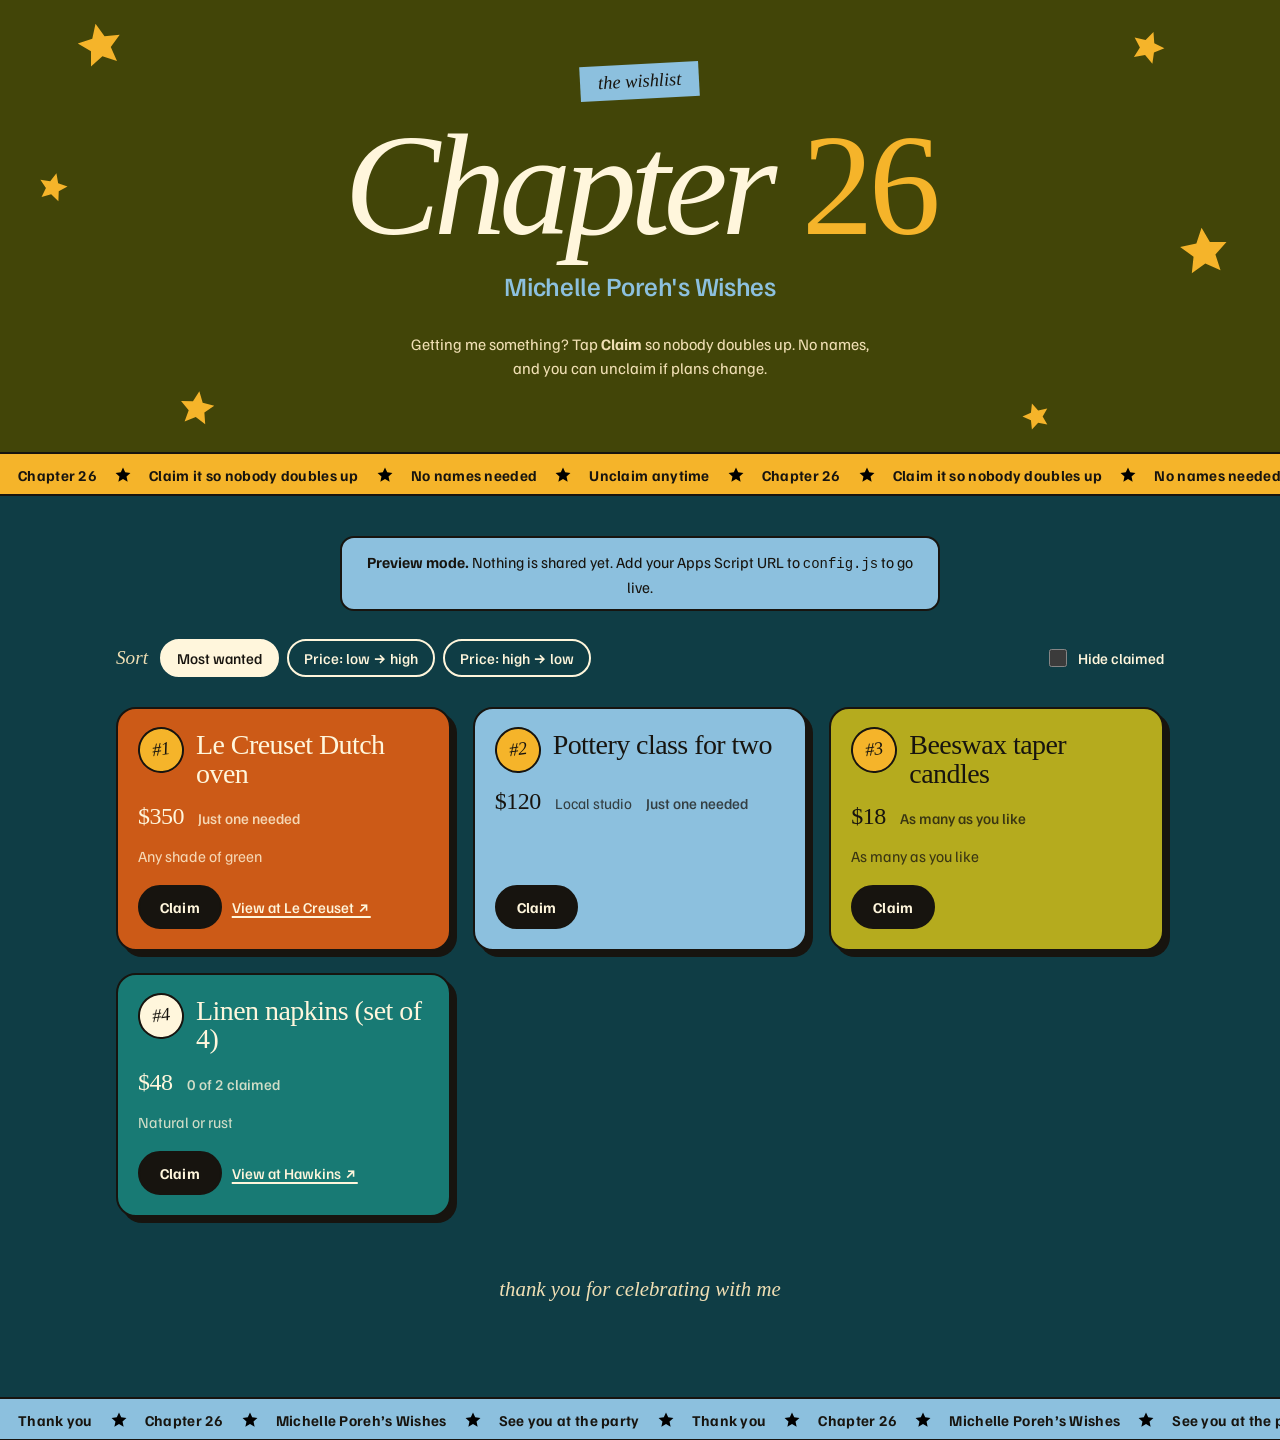
==== wishlist/index.html @ 26e7b13d "Add Chapter 26 birthday wishlist site Guest page where people can anonymously claim items so nobody " ====
<!doctype html>
<html lang="en">
<head>
  <meta charset="utf-8">
  <meta name="viewport" content="width=device-width, initial-scale=1">
  <title>Chapter 26</title>
  <meta name="description" content="Michelle Poreh's Wishes">
  <link rel="icon" href="data:image/svg+xml,<svg xmlns='http://www.w3.org/2000/svg' viewBox='0 0 100 100'><text y='.9em' font-size='90'>✦</text></svg>">
  <link rel="preconnect" href="https://fonts.googleapis.com">
  <link rel="preconnect" href="https://fonts.gstatic.com" crossorigin>
  <link href="https://fonts.googleapis.com/css2?family=Familjen+Grotesk:wght@400;500;700&display=swap" rel="stylesheet">
  <link href="https://api.fontshare.com/v2/css?f[]=gambetta@500,501&display=swap" rel="stylesheet">
  <link rel="stylesheet" href="style.css">
</head>
<body>
  <svg width="0" height="0" style="position:absolute" aria-hidden="true">
    <symbol id="star" viewBox="0 0 100 100"><path d="M50 3l13.6 30.3 33 3.6-24.6 22.3 6.9 32.5L50 75.1 21.1 91.7 28 59.2 3.4 36.9l33-3.6z"/></symbol>
  </svg>

  <header class="hero">
    <svg class="star" style="top:22px;left:6%;--s:46px;--r:-12deg"><use href="#star"/></svg>
    <svg class="star optional" style="top:38%;left:3%;--s:30px;--r:14deg"><use href="#star"/></svg>
    <svg class="star" style="bottom:26px;left:14%;--s:36px;--r:8deg"><use href="#star"/></svg>
    <svg class="star" style="top:30px;right:9%;--s:34px;--r:20deg"><use href="#star"/></svg>
    <svg class="star optional" style="top:50%;right:4%;--s:50px;--r:-6deg"><use href="#star"/></svg>
    <svg class="star" style="bottom:22px;right:18%;--s:28px;--r:-18deg"><use href="#star"/></svg>
    <div class="hero-inner">
      <div class="tag">the wishlist</div>
      <h1 class="title"><em>Chapter</em> <span class="num">26</span></h1>
      <p class="subtitle">Michelle Poreh's Wishes</p>
      <p class="intro">Getting me something? Tap <strong>Claim</strong> so nobody doubles up. No names, and you can unclaim if plans change.</p>
    </div>
  </header>

  <div class="marquee" aria-hidden="true">
    <div class="marquee-track" id="marquee"></div>
  </div>

  <section class="list-section">
  <div class="wrap">
    <div id="owner-notice" class="notice" hidden>
      <strong>No peeking!</strong> This device belongs to the birthday star, so claims are hidden here.
      <a href="admin.html">Edit your list</a>
    </div>
    <div id="preview-notice" class="notice" hidden>
      <strong>Preview mode.</strong> Nothing is shared yet. Add your Apps Script URL to <code>config.js</code> to go live.
    </div>

    <div class="toolbar">
      <div class="segmented" role="group" aria-label="Sort">
        <span class="label">Sort</span>
        <button type="button" data-sort="rank" aria-pressed="true">Most wanted</button>
        <button type="button" data-sort="price-asc" aria-pressed="false">Price: low → high</button>
        <button type="button" data-sort="price-desc" aria-pressed="false">Price: high → low</button>
      </div>
      <label class="toggle" id="hide-claimed-wrap">
        <input type="checkbox" id="hide-claimed"> Hide claimed
      </label>
    </div>

    <main id="grid" class="grid" aria-live="polite">
      <div class="skeleton"></div><div class="skeleton"></div><div class="skeleton"></div>
    </main>

    <p class="footer-note">thank you for celebrating with me</p>
  </div>
  </section>

  <div class="marquee sky" aria-hidden="true">
    <div class="marquee-track" id="marquee-2" style="animation-direction: reverse"></div>
  </div>
  <div id="toast" class="toast" role="status"></div>

  <script src="config.js"></script>
  <script src="api.js"></script>
  <script>
  (function () {
    const API = window.WishlistAPI;
    const MINE_KEY = 'wishlist-my-claims';     // { itemId: [token, ...] }
    const PREFS_KEY = 'wishlist-prefs';
    const isOwner = !!API.store.get('wishlist-owner', false);

    let items = [];
    let mine = API.store.get(MINE_KEY, {});
    const prefs = Object.assign({ sort: 'rank', hideClaimed: false }, API.store.get(PREFS_KEY, {}));
    const busy = new Set();

    const grid = document.getElementById('grid');
    const hideClaimed = document.getElementById('hide-claimed');

    if (isOwner) {
      document.getElementById('owner-notice').hidden = false;
      document.getElementById('hide-claimed-wrap').hidden = true;
    }
    if (API.preview) document.getElementById('preview-notice').hidden = false;

    // Scrolling banners: the phrase list is repeated twice so the loop is seamless.
    const starSvg = '<svg viewBox="0 0 100 100" width="16" height="16" style="vertical-align:-2px"><use href="#star"/></svg>';
    function fillMarquee(id, phrases) {
      const once = phrases.map(p => `<span>${p}</span><span class="sep">${starSvg}</span>`).join('');
      document.getElementById(id).innerHTML = once.repeat(4);
    }
    fillMarquee('marquee', ['Chapter 26', 'Claim it so nobody doubles up', 'No names needed', 'Unclaim anytime']);
    fillMarquee('marquee-2', ['Thank you', 'Chapter 26', 'Michelle Poreh’s Wishes', 'See you at the party']);

    // ---------- helpers ----------
    const esc = (s) => String(s == null ? '' : s).replace(/[&<>"']/g, c => ({ '&': '&amp;', '<': '&lt;', '>': '&gt;', '"': '&quot;', "'": '&#39;' }[c]));
    const safeUrl = (u) => /^https?:\/\//i.test(String(u || '').trim()) ? String(u).trim() : '';
    const money = (n) => n == null || n === '' || isNaN(n) ? '' :
      '$' + Number(n).toLocaleString(undefined, { minimumFractionDigits: Number(n) % 1 ? 2 : 0, maximumFractionDigits: 2 });
    function toast(msg) {
      const t = document.getElementById('toast');
      t.textContent = msg; t.classList.add('show');
      clearTimeout(toast._t); toast._t = setTimeout(() => t.classList.remove('show'), 2600);
    }
    function savePrefs() { API.store.set(PREFS_KEY, prefs); }
    function myTokens(id) { return mine[id] || []; }

    function qtyText(it) {
      if (isOwner) {
        if (it.quantity === 0) return 'Any number welcome';
        return it.quantity === 1 ? 'Just one' : 'Up to ' + it.quantity;
      }
      if (it.quantity === 0) {
        return it.claimed ? `As many as you like · ${it.claimed} claimed` : 'As many as you like';
      }
      if (it.quantity === 1) return 'Just one needed';
      return `${Math.min(it.claimed, it.quantity)} of ${it.quantity} claimed`;
    }

    // ---------- render ----------
    function sortedItems() {
      const list = items.slice();
      const price = (x) => (x.price == null || isNaN(x.price)) ? null : Number(x.price);
      if (prefs.sort === 'rank') list.sort((a, b) => a.rank - b.rank);
      else {
        const dir = prefs.sort === 'price-asc' ? 1 : -1;
        list.sort((a, b) => {
          const pa = price(a), pb = price(b);
          if (pa == null && pb == null) return a.rank - b.rank;
          if (pa == null) return 1;          // no price → always at the end
          if (pb == null) return -1;
          return (pa - pb) * dir || a.rank - b.rank;
        });
      }
      return list;
    }

    function render() {
      document.querySelectorAll('[data-sort]').forEach(b => b.setAttribute('aria-pressed', String(b.dataset.sort === prefs.sort)));
      hideClaimed.checked = prefs.hideClaimed;

      let list = sortedItems();
      if (!isOwner && prefs.hideClaimed) {
        list = list.filter(it => !(it.quantity > 0 && it.claimed >= it.quantity) || myTokens(it.id).length);
      }
      if (!list.length) {
        grid.innerHTML = `<p class="empty">${items.length ? 'Everything has been claimed — thank you! ✦' : 'The list is still being written…'}</p>`;
        return;
      }
      grid.innerHTML = list.map(cardHtml).join('');
    }

    // Each item keeps the same color no matter how the list is sorted.
    function colorClass(it) { return 'c' + ((Number(it.rank) - 1) % 4 + 4) % 4; }

    function cardHtml(it) {
      const mineCount = isOwner ? 0 : myTokens(it.id).length;
      const full = !isOwner && it.quantity > 0 && it.claimed >= it.quantity;
      const link = safeUrl(it.link);
      const img = safeUrl(it.image);
      const loading = busy.has(it.id);

      let foot = '';
      if (!isOwner) {
        if (mineCount) {
          foot = `<span class="status mine">✓ You claimed this${mineCount > 1 ? ' ×' + mineCount : ''}</span>
                  <button class="btn btn-ghost" data-unclaim="${esc(it.id)}" ${loading ? 'disabled' : ''}>Unclaim</button>`;
          if (!full && it.quantity !== 1) {
            foot += `<button class="btn btn-ghost" data-claim="${esc(it.id)}" ${loading ? 'disabled' : ''}>+1</button>`;
          }
        } else if (full) {
          foot = '';
        } else {
          foot = `<button class="btn btn-primary" data-claim="${esc(it.id)}" ${loading ? 'disabled' : ''}>${loading ? 'Claiming…' : 'Claim'}</button>`;
        }
      }
      if (link) foot += `<a class="link" href="${esc(link)}" target="_blank" rel="noopener noreferrer">View ${it.store ? 'at ' + esc(it.store) : 'item'} ↗</a>`;

      return `
        <article class="card ${colorClass(it)} ${full ? 'is-full' : ''} ${mineCount ? 'is-mine' : ''}">
          ${full && !mineCount ? '<span class="stamp">Claimed</span>' : ''}
          ${img ? `<div class="card-img"><img src="${esc(img)}" alt="" loading="lazy" referrerpolicy="no-referrer"></div>` : ''}
          <div class="card-body">
            <div class="card-top">
              <span class="rank ${it.rank <= 3 ? 'top' : ''}" title="Wish ranking">#${esc(it.rank)}</span>
              <h2 class="name">${esc(it.name)}</h2>
            </div>
            <div class="meta">
              ${money(it.price) ? `<span class="price">${money(it.price)}</span>` : ''}
              ${it.store && !link ? `<span>${esc(it.store)}</span>` : ''}
              <span class="qty">${qtyText(it)}</span>
            </div>
            ${it.notes ? `<p class="notes">${esc(it.notes)}</p>` : ''}
            <div class="card-foot">${foot}</div>
          </div>
        </article>`;
    }

    // ---------- actions ----------
    async function load() {
      try {
        const data = await API.list();
        items = data.items || [];
        // Forget local claims for items that no longer exist.
        Object.keys(mine).forEach(id => { if (!items.some(it => it.id === id)) delete mine[id]; });
        API.store.set(MINE_KEY, mine);
        render();
      } catch (e) {
        grid.innerHTML = `<p class="empty">Couldn't load the list. Please refresh in a moment.</p>`;
      }
    }

    async function claim(id) {
      busy.add(id); render();
      try {
        const res = await API.claim(id);
        mine[id] = myTokens(id).concat(res.token);
        API.store.set(MINE_KEY, mine);
        items = res.items;
        toast('Claimed ✦ thank you!');
      } catch (e) {
        if (e.items) items = e.items;
        toast(e.message || 'Something went wrong, try again');
      } finally {
        busy.delete(id); render();
      }
    }

    async function unclaim(id) {
      const tokens = myTokens(id);
      if (!tokens.length) return;
      busy.add(id); render();
      const dropToken = () => {
        mine[id] = tokens.slice(0, -1);
        if (!mine[id].length) delete mine[id];
        API.store.set(MINE_KEY, mine);
      };
      try {
        const res = await API.unclaim(id, tokens[tokens.length - 1]);
        items = res.items;
        dropToken();
        toast('Unclaimed — it’s back on the list');
      } catch (e) {
        // The server answered (claim already gone): forget the token.
        // A network error: keep it so they can try again.
        if (e.items) { items = e.items; dropToken(); }
        toast(e.message || 'Something went wrong, try again');
      } finally {
        busy.delete(id); render();
      }
    }

    document.addEventListener('click', (e) => {
      const s = e.target.closest('[data-sort]');
      if (s) { prefs.sort = s.dataset.sort; savePrefs(); render(); return; }
      const c = e.target.closest('[data-claim]');
      if (c) { claim(c.dataset.claim); return; }
      const u = e.target.closest('[data-unclaim]');
      if (u) { unclaim(u.dataset.unclaim); }
    });
    hideClaimed.addEventListener('change', () => { prefs.hideClaimed = hideClaimed.checked; savePrefs(); render(); });

    load();
  })();
  </script>
</body>
</html>
---- wishlist/style.css ----
/* Fonts: Gambetta (Fontshare) for display, Familjen Grotesk (Google) for text. */
:root {
  /* palette — the originals, brightened and pushed a little bolder */
  --cream: #fff6dc;
  --sand: #f0dfb4;
  --sunshine: #f5b42a;
  --sky: #8cc0de;
  --copper: #cc5a17;
  --leafy: #b5ab1e;
  --ocean: #187a74;
  --espresso: #3d2514;
  --evergreen: #424508;
  --deepsea: #0f3d45;
  --ink: #17140f;

  --serif: 'Gambetta', 'Georgia', serif;
  --sans: 'Familjen Grotesk', 'Helvetica Neue', Arial, sans-serif;
  color-scheme: dark;
}

* { box-sizing: border-box; }
[hidden] { display: none !important; }

html { background: var(--deepsea); }
body {
  margin: 0;
  min-height: 100vh;
  font-family: var(--sans);
  font-weight: 400;
  font-size: 17px;
  line-height: 1.5;
  color: var(--cream);
  background: var(--deepsea);
  overflow-x: hidden;
}

a { color: inherit; }
button, input, textarea, select { font: inherit; color: inherit; }
code { font-size: 0.9em; }

.wrap { max-width: 1080px; margin: 0 auto; padding: 0 16px; }

/* ---------- hero ---------- */
.hero {
  position: relative;
  background: var(--evergreen);
  padding: 64px 16px 72px;
  text-align: center;
  overflow: hidden;
}
.hero-inner { position: relative; z-index: 1; max-width: 760px; margin: 0 auto; }
.tag {
  display: inline-block;
  background: var(--sky);
  color: var(--ink);
  font-family: var(--serif);
  font-style: italic;
  font-size: 1.15rem;
  padding: 4px 18px 3px;
  transform: rotate(-3deg);
  margin-bottom: 22px;
}
.title {
  font-family: var(--serif);
  font-weight: 500;
  font-size: clamp(4rem, 17vw, 9rem);
  line-height: 0.9;
  letter-spacing: -0.035em;
  margin: 0;
  color: var(--cream);
}
.title em { font-style: italic; font-weight: 500; letter-spacing: -0.045em; }
.title .num { color: var(--sunshine); }
.subtitle {
  font-family: var(--sans);
  font-weight: 500;
  font-size: clamp(1.2rem, 4vw, 1.65rem);
  letter-spacing: -0.01em;
  color: var(--sky);
  margin: 16px 0 0;
}
.intro {
  max-width: 30em; margin: 26px auto 0; color: var(--sand); font-size: 16px;
}

/* scattered stars */
.star {
  position: absolute; width: var(--s, 42px); height: var(--s, 42px);
  fill: var(--sunshine); transform: rotate(var(--r, 0deg));
}

/* ---------- marquee ---------- */
.marquee {
  background: var(--sunshine); color: var(--ink);
  overflow: hidden; white-space: nowrap;
  border-top: 2px solid var(--ink); border-bottom: 2px solid var(--ink);
}
.marquee.sky { background: var(--sky); }
.marquee-track {
  display: inline-flex; gap: 0; padding: 10px 0 8px;
  animation: scroll 38s linear infinite;
  font-weight: 700; font-size: 15px; letter-spacing: 0.02em;
}
.marquee-track span { padding: 0 18px; }
.marquee-track span.sep { padding: 0; }
@keyframes scroll { to { transform: translateX(-50%); } }

/* ---------- list section ---------- */
.list-section { background: var(--deepsea); padding: 40px 0 72px; }

.toolbar {
  display: flex; flex-wrap: wrap; gap: 14px 20px; align-items: center; justify-content: space-between;
  margin-bottom: 30px;
}
.segmented { display: inline-flex; flex-wrap: wrap; gap: 8px; align-items: center; }
.label { font-family: var(--serif); font-style: italic; font-size: 1.2rem; color: var(--sand); margin-right: 4px; }
.segmented button {
  border: 2px solid var(--cream); background: transparent; border-radius: 999px;
  padding: 6px 15px 5px; cursor: pointer; font-size: 15px; font-weight: 500; color: var(--cream);
}
.segmented button:hover { background: rgba(255, 246, 220, 0.12); }
.segmented button[aria-pressed="true"] { background: var(--cream); color: var(--ink); }
.toggle { display: inline-flex; align-items: center; gap: 8px; cursor: pointer; font-size: 15px; font-weight: 500; }
.toggle input { accent-color: var(--sunshine); width: 18px; height: 18px; }

/* ---------- cards ---------- */
.grid {
  display: grid; gap: 22px;
  grid-template-columns: repeat(auto-fill, minmax(290px, 1fr));
}
.card {
  --bg: var(--copper); --fg: var(--cream); --soft: rgba(255, 246, 220, 0.8);
  position: relative; display: flex; flex-direction: column;
  background: var(--bg); color: var(--fg);
  border: 2px solid var(--ink); border-radius: 20px;
  box-shadow: 6px 6px 0 var(--ink);
  transition: transform .15s, box-shadow .15s;
}
.card:hover { transform: translate(-2px, -2px); box-shadow: 8px 8px 0 var(--ink); }
.card.c1 { --bg: var(--sky);   --fg: var(--ink);   --soft: rgba(23, 20, 15, 0.75); }
.card.c2 { --bg: var(--leafy); --fg: var(--ink);   --soft: rgba(23, 20, 15, 0.78); }
.card.c3 { --bg: var(--ocean); --fg: var(--cream); --soft: rgba(255, 246, 220, 0.8); }
.card.is-full { --bg: var(--espresso); --fg: rgba(255, 246, 220, 0.55); --soft: rgba(255, 246, 220, 0.45); box-shadow: none; }
.card.is-full:hover { transform: none; }

.card-img { margin: 12px 12px 0; border-radius: 12px; overflow: hidden; aspect-ratio: 16 / 10; border: 2px solid var(--ink); background: var(--evergreen); }
.card-img img { width: 100%; height: 100%; object-fit: cover; display: block; }

.card-body { padding: 18px 20px 20px; display: flex; flex-direction: column; gap: 10px; flex: 1; }
.card-top { display: flex; align-items: flex-start; gap: 12px; }
.rank {
  flex: none; width: 46px; height: 46px; border-radius: 50%;
  display: grid; place-items: center;
  background: var(--cream); color: var(--ink); border: 2px solid var(--ink);
  font-family: var(--serif); font-style: italic; font-weight: 500; font-size: 1.15rem; letter-spacing: -0.03em;
  transform: rotate(-8deg);
}
.rank.top { background: var(--sunshine); }
.name {
  font-family: var(--serif); font-weight: 500; font-size: 1.75rem; line-height: 1.02;
  letter-spacing: -0.02em; margin: 4px 0 0; overflow-wrap: anywhere;
}
.meta { display: flex; flex-wrap: wrap; gap: 4px 14px; align-items: baseline; font-size: 15px; color: var(--soft); }
.price { font-family: var(--serif); font-size: 1.5rem; font-weight: 500; color: var(--fg); letter-spacing: -0.02em; }
.qty { font-weight: 500; }
.notes { font-size: 15.5px; margin: 0; color: var(--soft); }

.card-foot { margin-top: auto; padding-top: 8px; display: flex; flex-wrap: wrap; gap: 10px; align-items: center; }

.btn {
  border: 2px solid var(--ink); border-radius: 999px; cursor: pointer;
  padding: 9px 20px 8px; font-size: 15px; font-weight: 700; letter-spacing: 0.01em;
  transition: transform .1s, background .15s;
}
.btn:active { transform: scale(0.97); }
.btn:disabled { cursor: default; opacity: 0.6; }
.btn-primary { background: var(--ink); color: var(--cream); }
.btn-primary:hover:not(:disabled) { background: #000; }
.btn-ghost { background: transparent; color: var(--fg, var(--cream)); border-color: currentColor; }
.btn-ghost:hover:not(:disabled) { background: rgba(127, 127, 127, 0.15); }
.btn-danger { background: transparent; color: #ffb08a; border-color: #ffb08a; }
.btn-yellow { background: var(--sunshine); color: var(--ink); }

.status {
  display: inline-flex; align-items: center; gap: 6px; padding: 7px 14px 6px; border-radius: 999px;
  font-size: 14px; font-weight: 700; border: 2px solid var(--ink);
}
.status.mine { background: var(--cream); color: var(--ink); }
.stamp {
  position: absolute; top: -14px; right: 18px; z-index: 2;
  background: var(--sunshine); color: var(--ink); border: 2px solid var(--ink);
  font-weight: 700; font-size: 14px; letter-spacing: 0.08em; text-transform: uppercase;
  padding: 5px 14px 4px; transform: rotate(6deg);
}

.link { font-size: 15px; font-weight: 500; text-decoration: underline; text-underline-offset: 3px; text-decoration-thickness: 1.5px; }

/* ---------- misc ---------- */
.notice {
  text-align: center; background: var(--sky); color: var(--ink);
  border: 2px solid var(--ink); border-radius: 14px;
  padding: 12px 18px 11px; margin: 0 auto 28px; max-width: 600px; font-size: 15.5px;
}
.notice strong { font-weight: 700; }
.notice a { font-weight: 700; }
.empty { grid-column: 1 / -1; text-align: center; color: var(--sand); padding: 60px 0; font-family: var(--serif); font-style: italic; font-size: 1.6rem; }

.toast {
  position: fixed; left: 50%; bottom: 24px; transform: translate(-50%, 20px);
  background: var(--sunshine); color: var(--ink); border: 2px solid var(--ink);
  padding: 11px 20px 10px; border-radius: 999px; font-weight: 700;
  font-size: 15px; opacity: 0; pointer-events: none; transition: opacity .2s, transform .2s;
  max-width: calc(100vw - 32px); text-align: center; z-index: 10;
}
.toast.show { opacity: 1; transform: translate(-50%, 0); }

.footer-note { text-align: center; font-family: var(--serif); font-style: italic; font-size: 1.3rem; color: var(--sand); margin-top: 56px; }

.skeleton { height: 230px; border-radius: 20px; background: rgba(255, 246, 220, 0.08); animation: pulse 1.4s ease-in-out infinite; }
@keyframes pulse { 50% { opacity: 0.5; } }

@media (max-width: 560px) {
  .hero { padding: 48px 16px 56px; }
  .toolbar { flex-direction: column; align-items: flex-start; }
  .star.optional { display: none; }
}
@media (prefers-reduced-motion: reduce) {
  * { transition: none !important; animation: none !important; }
}
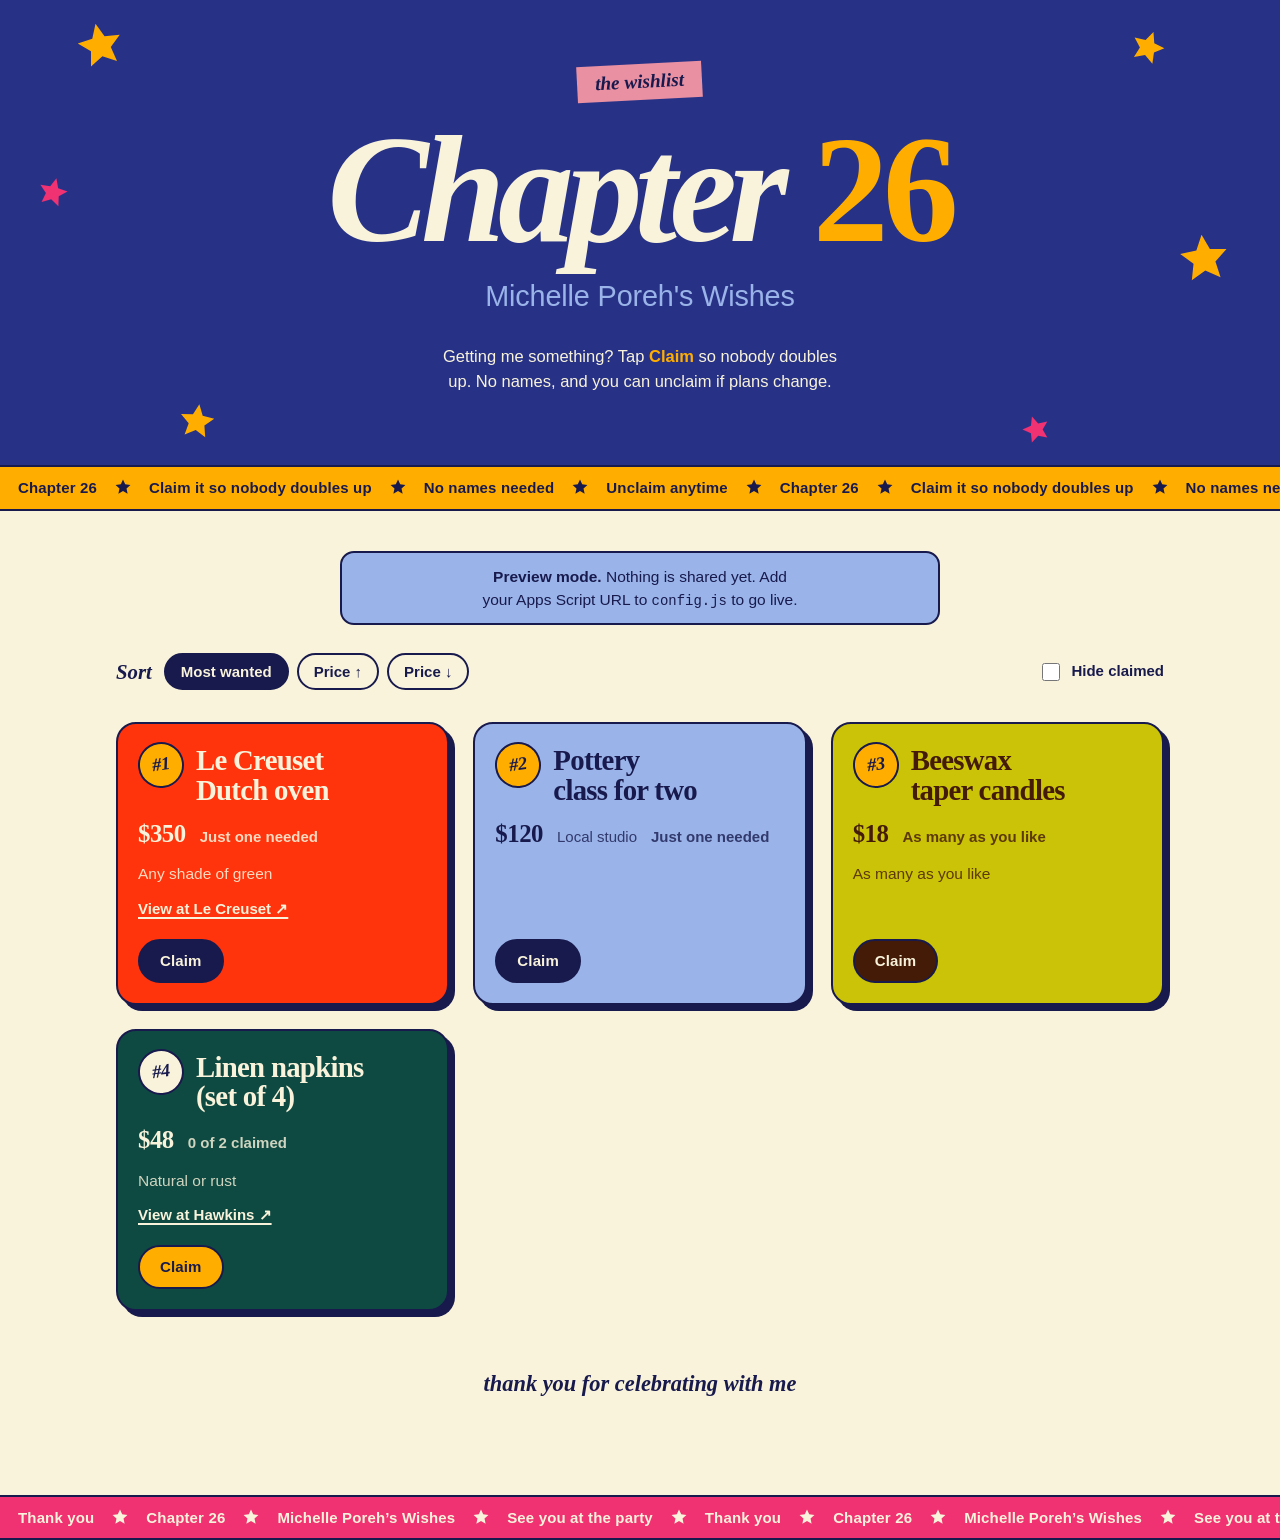
==== commit f525458d: "Restyle wishlist with new palette and bolder type Switch to the red/pink/saffron/cobalt palette on a" ====
--- a/wishlist/index.html
+++ b/wishlist/index.html
@@ -6,10 +6,7 @@
   <title>Chapter 26</title>
   <meta name="description" content="Michelle Poreh's Wishes">
   <link rel="icon" href="data:image/svg+xml,<svg xmlns='http://www.w3.org/2000/svg' viewBox='0 0 100 100'><text y='.9em' font-size='90'>✦</text></svg>">
-  <link rel="preconnect" href="https://fonts.googleapis.com">
-  <link rel="preconnect" href="https://fonts.gstatic.com" crossorigin>
-  <link href="https://fonts.googleapis.com/css2?family=Familjen+Grotesk:wght@400;500;700&display=swap" rel="stylesheet">
-  <link href="https://api.fontshare.com/v2/css?f[]=gambetta@500,501&display=swap" rel="stylesheet">
+  <link href="https://api.fontshare.com/v2/css?f[]=gambetta@600,700,601,701&f[]=switzer@300,400,500,700&display=swap" rel="stylesheet">
   <link rel="stylesheet" href="style.css">
 </head>
 <body>
@@ -19,11 +16,11 @@
 
   <header class="hero">
     <svg class="star" style="top:22px;left:6%;--s:46px;--r:-12deg"><use href="#star"/></svg>
-    <svg class="star optional" style="top:38%;left:3%;--s:30px;--r:14deg"><use href="#star"/></svg>
+    <svg class="star pink optional" style="top:38%;left:3%;--s:30px;--r:14deg"><use href="#star"/></svg>
     <svg class="star" style="bottom:26px;left:14%;--s:36px;--r:8deg"><use href="#star"/></svg>
     <svg class="star" style="top:30px;right:9%;--s:34px;--r:20deg"><use href="#star"/></svg>
     <svg class="star optional" style="top:50%;right:4%;--s:50px;--r:-6deg"><use href="#star"/></svg>
-    <svg class="star" style="bottom:22px;right:18%;--s:28px;--r:-18deg"><use href="#star"/></svg>
+    <svg class="star pink" style="bottom:22px;right:18%;--s:28px;--r:-18deg"><use href="#star"/></svg>
     <div class="hero-inner">
       <div class="tag">the wishlist</div>
       <h1 class="title"><em>Chapter</em> <span class="num">26</span></h1>
@@ -50,8 +47,8 @@
       <div class="segmented" role="group" aria-label="Sort">
         <span class="label">Sort</span>
         <button type="button" data-sort="rank" aria-pressed="true">Most wanted</button>
-        <button type="button" data-sort="price-asc" aria-pressed="false">Price: low → high</button>
-        <button type="button" data-sort="price-desc" aria-pressed="false">Price: high → low</button>
+        <button type="button" data-sort="price-asc" aria-pressed="false" aria-label="Price, low to high">Price ↑</button>
+        <button type="button" data-sort="price-desc" aria-pressed="false" aria-label="Price, high to low">Price ↓</button>
       </div>
       <label class="toggle" id="hide-claimed-wrap">
         <input type="checkbox" id="hide-claimed"> Hide claimed
@@ -66,7 +63,7 @@
   </div>
   </section>
 
-  <div class="marquee sky" aria-hidden="true">
+  <div class="marquee pink" aria-hidden="true">
     <div class="marquee-track" id="marquee-2" style="animation-direction: reverse"></div>
   </div>
   <div id="toast" class="toast" role="status"></div>
@@ -162,7 +159,7 @@
     }
 
     // Each item keeps the same color no matter how the list is sorted.
-    function colorClass(it) { return 'c' + ((Number(it.rank) - 1) % 4 + 4) % 4; }
+    function colorClass(it) { return 'c' + ((Number(it.rank) - 1) % 6 + 6) % 6; }
 
     function cardHtml(it) {
       const mineCount = isOwner ? 0 : myTokens(it.id).length;
@@ -174,7 +171,7 @@
       let foot = '';
       if (!isOwner) {
         if (mineCount) {
-          foot = `<span class="status mine">✓ You claimed this${mineCount > 1 ? ' ×' + mineCount : ''}</span>
+          foot = `<span class="status mine">✓ Yours${mineCount > 1 ? ' ×' + mineCount : ''}</span>
                   <button class="btn btn-ghost" data-unclaim="${esc(it.id)}" ${loading ? 'disabled' : ''}>Unclaim</button>`;
           if (!full && it.quantity !== 1) {
             foot += `<button class="btn btn-ghost" data-claim="${esc(it.id)}" ${loading ? 'disabled' : ''}>+1</button>`;
@@ -185,7 +182,9 @@
           foot = `<button class="btn btn-primary" data-claim="${esc(it.id)}" ${loading ? 'disabled' : ''}>${loading ? 'Claiming…' : 'Claim'}</button>`;
         }
       }
-      if (link) foot += `<a class="link" href="${esc(link)}" target="_blank" rel="noopener noreferrer">View ${it.store ? 'at ' + esc(it.store) : 'item'} ↗</a>`;
+      const linkHtml = link
+        ? `<a class="link" href="${esc(link)}" target="_blank" rel="noopener noreferrer">View ${it.store ? 'at ' + esc(it.store) : 'item'} ↗</a>`
+        : '';
 
       return `
         <article class="card ${colorClass(it)} ${full ? 'is-full' : ''} ${mineCount ? 'is-mine' : ''}">
@@ -202,7 +201,8 @@
               <span class="qty">${qtyText(it)}</span>
             </div>
             ${it.notes ? `<p class="notes">${esc(it.notes)}</p>` : ''}
-            <div class="card-foot">${foot}</div>
+            ${linkHtml ? `<div>${linkHtml}</div>` : ''}
+            ${foot ? `<div class="card-foot">${foot}</div>` : ''}
           </div>
         </article>`;
     }
--- a/wishlist/style.css
+++ b/wishlist/style.css
@@ -1,38 +1,41 @@
-/* Fonts: Gambetta (Fontshare) for display, Familjen Grotesk (Google) for text. */
+/* Fonts: Gambetta (display serif) and Switzer (sans), both from Fontshare. */
 :root {
-  /* palette — the originals, brightened and pushed a little bolder */
-  --cream: #fff6dc;
-  --sand: #f0dfb4;
-  --sunshine: #f5b42a;
-  --sky: #8cc0de;
-  --copper: #cc5a17;
-  --leafy: #b5ab1e;
-  --ocean: #187a74;
-  --espresso: #3d2514;
-  --evergreen: #424508;
-  --deepsea: #0f3d45;
-  --ink: #17140f;
-
-  --serif: 'Gambetta', 'Georgia', serif;
-  --sans: 'Familjen Grotesk', 'Helvetica Neue', Arial, sans-serif;
-  color-scheme: dark;
+  --cream: #f9f3db;
+  --vermilion: #ff340c;
+  --red: #e0070f;
+  --pink: #f03172;
+  --blush: #e990a2;
+  --saffron: #ffae00;
+  --chartreuse: #cac307;
+  --green: #0f4a42;
+  --periwinkle: #9ab3e8;
+  --navy: #181a4d;
+  --cobalt: #273287;
+  --brown: #441b07;
+  --ink: var(--navy);
+
+  --serif: 'Gambetta', Georgia, serif;
+  --sans: 'Switzer', 'Helvetica Neue', Arial, sans-serif;
 }
 
 * { box-sizing: border-box; }
 [hidden] { display: none !important; }
 
-html { background: var(--deepsea); }
+html { background: var(--cream); }
 body {
   margin: 0;
   min-height: 100vh;
   font-family: var(--sans);
-  font-weight: 400;
+  font-weight: 500;
   font-size: 17px;
   line-height: 1.5;
-  color: var(--cream);
-  background: var(--deepsea);
+  color: var(--navy);
+  background: var(--cream);
   overflow-x: hidden;
 }
+
+/* Text either fills one line or splits evenly across lines — no stragglers. */
+h1, h2, p, li, .notice, .name, .tag, .empty, .footer-note, .status, .stamp { text-wrap: balance; }
 
 a { color: inherit; }
 button, input, textarea, select { font: inherit; color: inherit; }
@@ -43,7 +46,8 @@
 /* ---------- hero ---------- */
 .hero {
   position: relative;
-  background: var(--evergreen);
+  background: var(--cobalt);
+  color: var(--cream);
   padding: 64px 16px 72px;
   text-align: center;
   overflow: hidden;
@@ -51,85 +55,90 @@
 .hero-inner { position: relative; z-index: 1; max-width: 760px; margin: 0 auto; }
 .tag {
   display: inline-block;
-  background: var(--sky);
-  color: var(--ink);
+  background: var(--blush);
+  color: var(--navy);
   font-family: var(--serif);
   font-style: italic;
-  font-size: 1.15rem;
+  font-weight: 700;
+  font-size: 1.2rem;
   padding: 4px 18px 3px;
   transform: rotate(-3deg);
   margin-bottom: 22px;
 }
 .title {
   font-family: var(--serif);
-  font-weight: 500;
-  font-size: clamp(4rem, 17vw, 9rem);
+  font-weight: 700;
+  font-size: clamp(4rem, 17vw, 9.5rem);
   line-height: 0.9;
-  letter-spacing: -0.035em;
+  letter-spacing: -0.04em;
   margin: 0;
-  color: var(--cream);
-}
-.title em { font-style: italic; font-weight: 500; letter-spacing: -0.045em; }
-.title .num { color: var(--sunshine); }
+  white-space: nowrap;
+}
+.title em { font-style: italic; font-weight: 700; letter-spacing: -0.05em; }
+.title .num { color: var(--saffron); }
 .subtitle {
   font-family: var(--sans);
-  font-weight: 500;
-  font-size: clamp(1.2rem, 4vw, 1.65rem);
-  letter-spacing: -0.01em;
-  color: var(--sky);
+  font-weight: 300;
+  font-size: clamp(1.25rem, 4.4vw, 1.8rem);
+  letter-spacing: -0.005em;
+  color: var(--periwinkle);
   margin: 16px 0 0;
 }
 .intro {
-  max-width: 30em; margin: 26px auto 0; color: var(--sand); font-size: 16px;
-}
+  max-width: 34em; margin: 26px auto 0; font-size: 16.5px; font-weight: 400;
+}
+.intro strong { font-weight: 700; color: var(--saffron); }
 
 /* scattered stars */
 .star {
   position: absolute; width: var(--s, 42px); height: var(--s, 42px);
-  fill: var(--sunshine); transform: rotate(var(--r, 0deg));
-}
+  fill: var(--saffron); transform: rotate(var(--r, 0deg));
+}
+.star.pink { fill: var(--pink); }
 
 /* ---------- marquee ---------- */
 .marquee {
-  background: var(--sunshine); color: var(--ink);
+  background: var(--saffron); color: var(--navy);
   overflow: hidden; white-space: nowrap;
   border-top: 2px solid var(--ink); border-bottom: 2px solid var(--ink);
 }
-.marquee.sky { background: var(--sky); }
+.marquee.pink { background: var(--pink); color: var(--cream); }
+.marquee svg { fill: currentColor; }
 .marquee-track {
-  display: inline-flex; gap: 0; padding: 10px 0 8px;
+  display: inline-flex; padding: 10px 0 9px;
   animation: scroll 38s linear infinite;
-  font-weight: 700; font-size: 15px; letter-spacing: 0.02em;
+  font-weight: 700; font-size: 15px; letter-spacing: 0.01em;
 }
 .marquee-track span { padding: 0 18px; }
 .marquee-track span.sep { padding: 0; }
 @keyframes scroll { to { transform: translateX(-50%); } }
 
 /* ---------- list section ---------- */
-.list-section { background: var(--deepsea); padding: 40px 0 72px; }
+.list-section { padding: 40px 0 72px; }
 
 .toolbar {
   display: flex; flex-wrap: wrap; gap: 14px 20px; align-items: center; justify-content: space-between;
-  margin-bottom: 30px;
-}
-.segmented { display: inline-flex; flex-wrap: wrap; gap: 8px; align-items: center; }
-.label { font-family: var(--serif); font-style: italic; font-size: 1.2rem; color: var(--sand); margin-right: 4px; }
+  margin-bottom: 32px;
+}
+.segmented { display: inline-flex; flex-wrap: nowrap; gap: 8px; align-items: center; }
+.label { font-family: var(--serif); font-style: italic; font-weight: 700; font-size: 1.3rem; margin-right: 4px; }
 .segmented button {
-  border: 2px solid var(--cream); background: transparent; border-radius: 999px;
-  padding: 6px 15px 5px; cursor: pointer; font-size: 15px; font-weight: 500; color: var(--cream);
-}
-.segmented button:hover { background: rgba(255, 246, 220, 0.12); }
-.segmented button[aria-pressed="true"] { background: var(--cream); color: var(--ink); }
-.toggle { display: inline-flex; align-items: center; gap: 8px; cursor: pointer; font-size: 15px; font-weight: 500; }
-.toggle input { accent-color: var(--sunshine); width: 18px; height: 18px; }
+  border: 2px solid var(--ink); background: transparent; border-radius: 999px; white-space: nowrap;
+  padding: 6px 15px 5px; cursor: pointer; font-size: 15px; font-weight: 700; color: var(--ink);
+}
+.segmented button:hover { background: rgba(24, 26, 77, 0.08); }
+.segmented button[aria-pressed="true"] { background: var(--ink); color: var(--cream); }
+.toggle { display: inline-flex; align-items: center; gap: 8px; cursor: pointer; font-size: 15px; font-weight: 700; white-space: nowrap; }
+.toggle input { accent-color: var(--pink); width: 18px; height: 18px; }
 
 /* ---------- cards ---------- */
 .grid {
-  display: grid; gap: 22px;
+  display: grid; gap: 24px;
   grid-template-columns: repeat(auto-fill, minmax(290px, 1fr));
 }
 .card {
-  --bg: var(--copper); --fg: var(--cream); --soft: rgba(255, 246, 220, 0.8);
+  --bg: var(--vermilion); --fg: var(--cream); --soft: rgba(249, 243, 219, 0.88);
+  --btn-bg: var(--navy); --btn-fg: var(--cream);
   position: relative; display: flex; flex-direction: column;
   background: var(--bg); color: var(--fg);
   border: 2px solid var(--ink); border-radius: 20px;
@@ -137,13 +146,15 @@
   transition: transform .15s, box-shadow .15s;
 }
 .card:hover { transform: translate(-2px, -2px); box-shadow: 8px 8px 0 var(--ink); }
-.card.c1 { --bg: var(--sky);   --fg: var(--ink);   --soft: rgba(23, 20, 15, 0.75); }
-.card.c2 { --bg: var(--leafy); --fg: var(--ink);   --soft: rgba(23, 20, 15, 0.78); }
-.card.c3 { --bg: var(--ocean); --fg: var(--cream); --soft: rgba(255, 246, 220, 0.8); }
-.card.is-full { --bg: var(--espresso); --fg: rgba(255, 246, 220, 0.55); --soft: rgba(255, 246, 220, 0.45); box-shadow: none; }
+.card.c1 { --bg: var(--periwinkle); --fg: var(--navy);  --soft: rgba(24, 26, 77, 0.8); }
+.card.c2 { --bg: var(--chartreuse); --fg: var(--brown); --soft: rgba(68, 27, 7, 0.82); --btn-bg: var(--brown); }
+.card.c3 { --bg: var(--green);      --fg: var(--cream); --soft: rgba(249, 243, 219, 0.82); --btn-bg: var(--saffron); --btn-fg: var(--navy); }
+.card.c4 { --bg: var(--blush);      --fg: var(--brown); --soft: rgba(68, 27, 7, 0.82); --btn-bg: var(--brown); }
+.card.c5 { --bg: var(--cobalt);     --fg: var(--cream); --soft: rgba(249, 243, 219, 0.82); --btn-bg: var(--saffron); --btn-fg: var(--navy); }
+.card.is-full { --bg: var(--brown); --fg: rgba(249, 243, 219, 0.6); --soft: rgba(249, 243, 219, 0.5); box-shadow: none; }
 .card.is-full:hover { transform: none; }
 
-.card-img { margin: 12px 12px 0; border-radius: 12px; overflow: hidden; aspect-ratio: 16 / 10; border: 2px solid var(--ink); background: var(--evergreen); }
+.card-img { margin: 12px 12px 0; border-radius: 12px; overflow: hidden; aspect-ratio: 16 / 10; border: 2px solid var(--ink); background: var(--navy); }
 .card-img img { width: 100%; height: 100%; object-fit: cover; display: block; }
 
 .card-body { padding: 18px 20px 20px; display: flex; flex-direction: column; gap: 10px; flex: 1; }
@@ -151,78 +162,78 @@
 .rank {
   flex: none; width: 46px; height: 46px; border-radius: 50%;
   display: grid; place-items: center;
-  background: var(--cream); color: var(--ink); border: 2px solid var(--ink);
-  font-family: var(--serif); font-style: italic; font-weight: 500; font-size: 1.15rem; letter-spacing: -0.03em;
+  background: var(--cream); color: var(--navy); border: 2px solid var(--ink);
+  font-family: var(--serif); font-style: italic; font-weight: 700; font-size: 1.15rem; letter-spacing: -0.03em;
   transform: rotate(-8deg);
 }
-.rank.top { background: var(--sunshine); }
+.rank.top { background: var(--saffron); }
 .name {
-  font-family: var(--serif); font-weight: 500; font-size: 1.75rem; line-height: 1.02;
-  letter-spacing: -0.02em; margin: 4px 0 0; overflow-wrap: anywhere;
+  font-family: var(--serif); font-weight: 700; font-size: 1.8rem; line-height: 1.02;
+  letter-spacing: -0.025em; margin: 4px 0 0; overflow-wrap: anywhere;
 }
 .meta { display: flex; flex-wrap: wrap; gap: 4px 14px; align-items: baseline; font-size: 15px; color: var(--soft); }
-.price { font-family: var(--serif); font-size: 1.5rem; font-weight: 500; color: var(--fg); letter-spacing: -0.02em; }
-.qty { font-weight: 500; }
-.notes { font-size: 15.5px; margin: 0; color: var(--soft); }
+.price { font-family: var(--serif); font-size: 1.55rem; font-weight: 700; color: var(--fg); letter-spacing: -0.02em; }
+.qty { font-weight: 700; }
+.notes { font-size: 15.5px; font-weight: 400; margin: 0; color: var(--soft); }
 
 .card-foot { margin-top: auto; padding-top: 8px; display: flex; flex-wrap: wrap; gap: 10px; align-items: center; }
 
 .btn {
-  border: 2px solid var(--ink); border-radius: 999px; cursor: pointer;
+  border: 2px solid var(--ink); border-radius: 999px; cursor: pointer; white-space: nowrap;
   padding: 9px 20px 8px; font-size: 15px; font-weight: 700; letter-spacing: 0.01em;
-  transition: transform .1s, background .15s;
+  transition: transform .1s, filter .15s;
 }
 .btn:active { transform: scale(0.97); }
 .btn:disabled { cursor: default; opacity: 0.6; }
-.btn-primary { background: var(--ink); color: var(--cream); }
-.btn-primary:hover:not(:disabled) { background: #000; }
-.btn-ghost { background: transparent; color: var(--fg, var(--cream)); border-color: currentColor; }
+.btn-primary { background: var(--btn-bg, var(--navy)); color: var(--btn-fg, var(--cream)); }
+.btn-primary:hover:not(:disabled) { filter: brightness(1.15); }
+.btn-ghost { background: transparent; color: var(--fg, var(--navy)); border-color: currentColor; }
 .btn-ghost:hover:not(:disabled) { background: rgba(127, 127, 127, 0.15); }
-.btn-danger { background: transparent; color: #ffb08a; border-color: #ffb08a; }
-.btn-yellow { background: var(--sunshine); color: var(--ink); }
+.btn-danger { background: transparent; color: var(--red); border-color: var(--red); }
+.btn-yellow { background: var(--saffron); color: var(--navy); }
 
 .status {
   display: inline-flex; align-items: center; gap: 6px; padding: 7px 14px 6px; border-radius: 999px;
   font-size: 14px; font-weight: 700; border: 2px solid var(--ink);
 }
-.status.mine { background: var(--cream); color: var(--ink); }
+.status.mine { background: var(--cream); color: var(--navy); }
 .stamp {
   position: absolute; top: -14px; right: 18px; z-index: 2;
-  background: var(--sunshine); color: var(--ink); border: 2px solid var(--ink);
+  background: var(--pink); color: var(--cream); border: 2px solid var(--ink);
   font-weight: 700; font-size: 14px; letter-spacing: 0.08em; text-transform: uppercase;
   padding: 5px 14px 4px; transform: rotate(6deg);
 }
 
-.link { font-size: 15px; font-weight: 500; text-decoration: underline; text-underline-offset: 3px; text-decoration-thickness: 1.5px; }
+.link { font-size: 15px; font-weight: 700; text-decoration: underline; text-underline-offset: 3px; text-decoration-thickness: 2px; white-space: nowrap; }
 
 /* ---------- misc ---------- */
 .notice {
-  text-align: center; background: var(--sky); color: var(--ink);
+  text-align: center; background: var(--periwinkle); color: var(--navy);
   border: 2px solid var(--ink); border-radius: 14px;
-  padding: 12px 18px 11px; margin: 0 auto 28px; max-width: 600px; font-size: 15.5px;
-}
-.notice strong { font-weight: 700; }
-.notice a { font-weight: 700; }
-.empty { grid-column: 1 / -1; text-align: center; color: var(--sand); padding: 60px 0; font-family: var(--serif); font-style: italic; font-size: 1.6rem; }
+  padding: 12px 18px 11px; margin: 0 auto 28px; max-width: 600px; font-size: 15.5px; font-weight: 400;
+}
+.notice strong, .notice a { font-weight: 700; }
+.empty { grid-column: 1 / -1; text-align: center; padding: 60px 0; font-family: var(--serif); font-style: italic; font-weight: 700; font-size: 1.6rem; }
 
 .toast {
   position: fixed; left: 50%; bottom: 24px; transform: translate(-50%, 20px);
-  background: var(--sunshine); color: var(--ink); border: 2px solid var(--ink);
-  padding: 11px 20px 10px; border-radius: 999px; font-weight: 700;
+  background: var(--saffron); color: var(--navy); border: 2px solid var(--ink);
+  padding: 11px 20px 10px; border-radius: 999px; font-weight: 700; white-space: nowrap;
   font-size: 15px; opacity: 0; pointer-events: none; transition: opacity .2s, transform .2s;
   max-width: calc(100vw - 32px); text-align: center; z-index: 10;
 }
 .toast.show { opacity: 1; transform: translate(-50%, 0); }
 
-.footer-note { text-align: center; font-family: var(--serif); font-style: italic; font-size: 1.3rem; color: var(--sand); margin-top: 56px; }
-
-.skeleton { height: 230px; border-radius: 20px; background: rgba(255, 246, 220, 0.08); animation: pulse 1.4s ease-in-out infinite; }
+.footer-note { text-align: center; font-family: var(--serif); font-style: italic; font-weight: 700; font-size: 1.4rem; margin-top: 56px; }
+
+.skeleton { height: 230px; border-radius: 20px; background: rgba(24, 26, 77, 0.08); animation: pulse 1.4s ease-in-out infinite; }
 @keyframes pulse { 50% { opacity: 0.5; } }
 
 @media (max-width: 560px) {
   .hero { padding: 48px 16px 56px; }
   .toolbar { flex-direction: column; align-items: flex-start; }
   .star.optional { display: none; }
+  .segmented button { padding: 6px 12px 5px; }
 }
 @media (prefers-reduced-motion: reduce) {
   * { transition: none !important; animation: none !important; }
